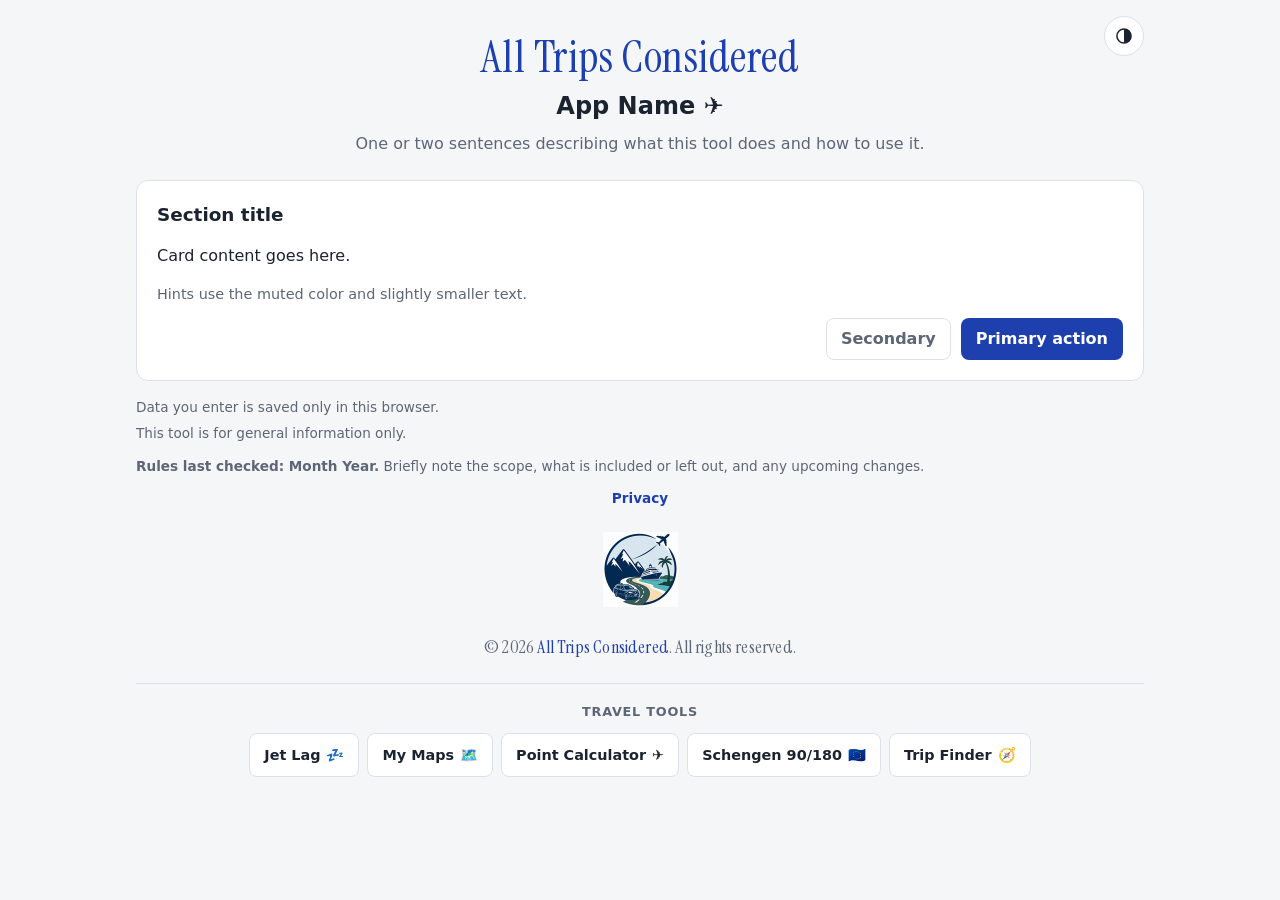
==== docs/index.html @ 156fb5aa "Initial commit" ====
<!doctype html>
<!-- TEMPLATE: set data-app to a short unique id for this app (lowercase letters, numbers, hyphens).
     It names this app's saved settings in the browser. -->
<html lang="en" data-app="app-name">
<head>
<meta charset="utf-8">
<meta name="viewport" content="width=device-width,initial-scale=1,viewport-fit=cover">
<!-- Security policy for this page. Keep it the same in privacy.html and in the Cloudflare header rule (see README). -->
<meta http-equiv="Content-Security-Policy" content="default-src 'self'; script-src 'self'; style-src 'self'; font-src 'self'; img-src 'self' data:; connect-src 'self'; manifest-src 'self'; object-src 'none'; base-uri 'none'; form-action 'none'; require-trusted-types-for 'script'; trusted-types 'none'; upgrade-insecure-requests">
<meta name="referrer" content="strict-origin-when-cross-origin">
<!-- TEMPLATE: replace "App Name" in the title, h1, icon alt text, install banner and manifest. -->
<title>App Name</title>
<meta name="description" content="One sentence describing what this tool does.">
<meta name="theme-color" content="#1f4fd6">
<link rel="icon" href="favicon.ico" sizes="16x16 32x32 48x48">
<link rel="icon" type="image/png" sizes="32x32" href="assets/img/favicon-32.png">
<link rel="icon" type="image/png" sizes="192x192" href="assets/img/icon-192.png">
<link rel="apple-touch-icon" href="assets/img/apple-touch-icon.png">
<link rel="manifest" href="manifest.webmanifest">
<link rel="preload" href="assets/fonts/instrument-serif-v5-latin.woff2" as="font" type="font/woff2" crossorigin>
<link rel="stylesheet" href="assets/css/app.css">
<script src="assets/js/calendar-data.js"></script>
<script src="assets/js/theme-boot.js"></script>
<script src="assets/js/app.js" defer></script>
</head>
<body>
  <main class="container">
    <div class="top-controls">
      <div class="appearance-wrap">
        <button type="button" id="appearance-button" class="theme-toggle" aria-expanded="false" aria-controls="appearance-panel" aria-label="Appearance" title="Appearance">
          <svg viewBox="0 0 24 24" width="20" height="20" aria-hidden="true"><circle cx="12" cy="12" r="8.5" fill="none" stroke-width="1.8"/><path d="M12 3.5a8.5 8.5 0 0 1 0 17z" stroke="none"/></svg>
        </button>
        <div id="appearance-panel" class="appearance-panel" role="dialog" aria-labelledby="appearance-title" hidden>
          <h2 id="appearance-title" class="appearance-title">Appearance</h2>
          <fieldset class="appearance-group">
            <legend>Mode</legend>
            <div class="segmented">
              <label><input type="radio" name="mode" value="auto"><span>Auto</span></label>
              <label><input type="radio" name="mode" value="light"><span>Light</span></label>
              <label><input type="radio" name="mode" value="dark"><span>Dark</span></label>
            </div>
            <p id="mode-hint" class="mode-hint"></p>
          </fieldset>
          <fieldset class="appearance-group">
            <legend>Color</legend>
            <div id="scheme-list" class="scheme-list"></div>
          </fieldset>
        </div>
      </div>
    </div>

    <header class="page-header">
      <p class="brand"><a href="https://alltripsconsidered.com" target="_blank" rel="noopener noreferrer">All Trips Considered</a></p>
      <!-- TEMPLATE: tool name followed by one emoji, e.g. "Schengen 90/180 Calculator 🇪🇺" -->
      <h1 id="page-title" tabindex="-1">App Name ✈️</h1>
      <p class="lede">One or two sentences describing what this tool does and how to use it.</p>
    </header>

    <section class="card">
      <div class="card-header">
        <h2>Section title</h2>
      </div>
      <p>Card content goes here.</p>
      <p class="hint">Hints use the muted color and slightly smaller text.</p>
      <div class="card-footer">
        <button type="button" class="btn btn-ghost">Secondary</button>
        <button type="button" class="btn btn-primary">Primary action</button>
      </div>
    </section>

    <footer class="disclaimer">
      <p>Data you enter is saved only in this browser.</p>
      <p>This tool is for general information only.</p>
      <!-- TEMPLATE: when the tool relies on rules or data that change, say when they were last checked. Delete if not needed. -->
      <p class="rules-note"><strong>Rules last checked: Month Year.</strong> Briefly note the scope, what is included or left out, and any upcoming changes.</p>
      <p class="footer-links"><a href="privacy.html">Privacy</a></p>
      <!-- TEMPLATE: replace the images in assets/img with this app's icon. -->
      <img src="assets/img/icon-150.png" alt="App Name icon" width="75" height="75" class="footer-icon">
      <p class="copyright">© <span id="copyright-year">2026</span> <a href="https://alltripsconsidered.com">All Trips Considered</a>. All rights reserved.</p>
      <!-- TEMPLATE: mark this app's own link with aria-current="page" and change its arrow text to "You are here".
           Add a new tool here and in every other app, keeping alphabetical order. -->
      <nav class="quick-links" aria-labelledby="quick-links-title">
        <h2 id="quick-links-title">Travel Tools</h2>
        <ul>
          <li><a href="https://jetlag.alltripsconsidered.com"><span class="ql-icon" aria-hidden="true">💤</span><span class="ql-name">Jet Lag</span><span class="ql-arrow" aria-hidden="true">›</span></a></li>
          <li><a href="https://mymaps.alltripsconsidered.com"><span class="ql-icon" aria-hidden="true">🗺️</span><span class="ql-name">My Maps</span><span class="ql-arrow" aria-hidden="true">›</span></a></li>
          <li><a href="https://points.alltripsconsidered.com"><span class="ql-icon" aria-hidden="true">✈️</span><span class="ql-name">Point Calculator</span><span class="ql-arrow" aria-hidden="true">›</span></a></li>
          <li><a href="https://90days.alltripsconsidered.com"><span class="ql-icon" aria-hidden="true">🇪🇺</span><span class="ql-name">Schengen 90/180</span><span class="ql-arrow" aria-hidden="true">›</span></a></li>
          <li><a href="https://tripfinder.alltripsconsidered.com"><span class="ql-icon" aria-hidden="true">🧭</span><span class="ql-name">Trip Finder</span><span class="ql-arrow" aria-hidden="true">›</span></a></li>
        </ul>
      </nav>
    </footer>
  </main>

  <button type="button" id="back-to-top" class="back-to-top" aria-label="Back to top" title="Back to top" hidden>
    <svg viewBox="0 0 24 24" width="22" height="22" aria-hidden="true"><path d="M12 19V5M5.5 11.5 12 5l6.5 6.5" fill="none" stroke="currentColor" stroke-width="2.2" stroke-linecap="round" stroke-linejoin="round"/></svg>
  </button>

  <div id="install-banner" class="install-banner" role="region" aria-label="Add to Home Screen" hidden>
    <img src="assets/img/icon-192.png" alt="" class="install-icon" width="48" height="48">
    <div class="install-text">
      <strong>Add App Name to your Home Screen</strong>
      <span id="install-instructions">Tap <span class="share-glyph" aria-label="Share"></span> Share, then "Add to Home Screen".</span>
    </div>
    <div class="install-actions">
      <button type="button" id="install-dismiss" class="btn btn-ghost">Not now</button>
      <button type="button" id="install-accept" class="btn btn-primary" hidden>Install</button>
    </div>
  </div>
</body>
</html>
---- docs/assets/css/app.css ----
/* All Trips Considered: shared page styles. */
/* Instrument Serif, self-hosted (SIL Open Font License: assets/fonts/OFL.txt). Same subsets Google Fonts serves. */
@font-face {
  font-family: "Instrument Serif";
  font-style: normal;
  font-weight: 400;
  font-display: swap;
  src: url("../fonts/instrument-serif-v5-latin-ext.woff2") format("woff2");
  unicode-range: U+0100-02BA, U+02BD-02C5, U+02C7-02CC, U+02CE-02D7, U+02DD-02FF, U+0304, U+0308, U+0329, U+1D00-1DBF, U+1E00-1E9F, U+1EF2-1EFF, U+2020, U+20A0-20AB, U+20AD-20C4, U+2113, U+2C60-2C7F, U+A720-A7FF;
}
@font-face {
  font-family: "Instrument Serif";
  font-style: normal;
  font-weight: 400;
  font-display: swap;
  src: url("../fonts/instrument-serif-v5-latin.woff2") format("woff2");
  unicode-range: U+0000-00FF, U+0131, U+0152-0153, U+02BB-02BC, U+02C6, U+02DA, U+02DC, U+0304, U+0308, U+0329, U+2000-206F, U+20AC, U+2122, U+2191, U+2193, U+2212, U+2215, U+FEFF, U+FFFD;
}
:root {
  --bg: #f5f6f8;
  --surface: #ffffff;
  --text: #1c2330;
  --muted: #5d6676;
  --border: #dde1e7;
  --primary: var(--scheme-primary, #1f4fd6);
  --primary-text: #ffffff;
  --brand-link: var(--scheme-link, #1F5FD1);
  --radius: 12px;
  color-scheme: light;
}
@media (prefers-color-scheme: dark) {
  :root:not([data-theme="light"]) {
    --bg: #12151b;
    --surface: #1b2029;
    --text: #e8ebf0;
    --muted: #9aa3b2;
    --border: #2c3340;
    --primary: var(--scheme-primary-dark, #5b84f5);
    --brand-link: var(--scheme-link-dark, #7A9CEB);
    color-scheme: dark;
  }
}
:root[data-theme="dark"] {
  --bg: #12151b;
  --surface: #1b2029;
  --text: #e8ebf0;
  --muted: #9aa3b2;
  --border: #2c3340;
  --primary: var(--scheme-primary-dark, #5b84f5);
  --brand-link: var(--scheme-link-dark, #7A9CEB);
  color-scheme: dark;
}

* { box-sizing: border-box; }
[hidden] { display: none !important; }

body {
  margin: 0;
  background: var(--bg);
  color: var(--text);
  font-family: system-ui, -apple-system, "Segoe UI", Roboto, sans-serif;
  font-size: 16px;
  line-height: 1.5;
}

.container {
  position: relative;
  max-width: 1040px;
  margin: 0 auto;
  padding-block: 32px 96px;
  padding-left: max(16px, env(safe-area-inset-left, 0px));
  padding-right: max(16px, env(safe-area-inset-right, 0px));
}

/* Brand line: "All Trips Considered" in Instrument Serif, brand blue */
.brand {
  font-family: "Instrument Serif", Georgia, "Times New Roman", serif;
  font-weight: 400;
  font-size: 2.8125rem;
  line-height: 1.1;
  letter-spacing: 0.01em;
  margin: 0 0 6px;
}
.brand, .page-header h1 { text-align: center; text-wrap: balance; }
.brand a, .copyright a {
  color: var(--brand-link);
  text-decoration: none;
  border-radius: 4px;
}
.brand a:focus-visible, .copyright a:focus-visible { outline: 2px solid var(--primary); outline-offset: 2px; }
h1 { font-size: 1.5rem; margin: 0 0 8px; }
h2 { font-size: 1.15rem; margin: 0; }
.lede { color: var(--muted); margin: 0 0 24px; text-align: center; text-wrap: balance; }
#page-title:focus { outline: none; }

/* Appearance button, upper right */
.top-controls {
  position: absolute;
  top: 16px;
  right: max(16px, env(safe-area-inset-right, 0px));
  z-index: 30;
  display: flex;
  gap: 8px;
}
.theme-toggle {
  width: 40px; height: 40px;
  display: grid; place-items: center;
  padding: 0;
  border: 1px solid var(--border);
  border-radius: 999px;
  background: var(--surface);
  color: var(--text);
  cursor: pointer;
  transition: background .2s, border-color .2s;
}
.theme-toggle:hover { border-color: var(--muted); }
.theme-toggle:focus-visible { outline: 2px solid var(--primary); outline-offset: 2px; }
.theme-toggle svg { fill: currentColor; stroke: currentColor; }

/* Appearance panel: mode and color scheme */
.appearance-wrap { position: relative; }
.appearance-panel {
  position: absolute;
  top: calc(100% + 8px);
  right: 0;
  z-index: 40;
  width: 300px;
  max-width: calc(100vw - 32px);
  padding: 16px;
  background: var(--surface);
  border: 1px solid var(--border);
  border-radius: 12px;
  box-shadow: 0 12px 32px rgba(0, 0, 0, .18);
  text-align: left;
}
.appearance-title { font-size: 1rem; margin: 0 0 12px; }
.appearance-group { border: 0; margin: 0; padding: 0; min-width: 0; }
.appearance-group + .appearance-group { margin-top: 16px; padding-top: 14px; box-shadow: inset 0 1px 0 var(--border); }
.appearance-group legend { float: left; width: 100%; padding: 0; margin-bottom: 8px; font-size: .8rem; font-weight: 700; letter-spacing: .06em; text-transform: uppercase; color: var(--muted); }
.appearance-group legend + * { clear: both; }
.segmented { display: grid; grid-template-columns: repeat(3, 1fr); gap: 4px; padding: 4px; background: var(--bg); border-radius: 10px; }
.segmented label { position: relative; }
.segmented input, .scheme-option input { position: absolute; opacity: 0; width: 1px; height: 1px; }
.segmented span { display: grid; place-items: center; min-height: 36px; border-radius: 7px; font-weight: 600; font-size: .9rem; color: var(--muted); cursor: pointer; }
.segmented input:checked + span { background: var(--surface); color: var(--text); box-shadow: 0 1px 3px rgba(0, 0, 0, .15); }
.segmented input:focus-visible + span { outline: 2px solid var(--primary); outline-offset: 1px; }
.mode-hint { margin: 8px 2px 0; font-size: .82rem; color: var(--muted); }
.scheme-list { max-height: min(300px, 45vh); overflow-y: auto; margin: 0 -6px; padding: 0 6px; }
.scheme-subhead { margin: 10px 8px 4px; font-size: .75rem; font-weight: 600; color: var(--muted); }
.scheme-subhead:first-child { margin-top: 0; }
.scheme-option { position: relative; display: flex; align-items: center; gap: 10px; min-height: 40px; padding: 6px 8px; border-radius: 8px; cursor: pointer; }
.scheme-option:hover { background: var(--bg); }
.scheme-option:has(input:focus-visible) { box-shadow: inset 0 0 0 2px var(--primary); }
.scheme-option:has(input:checked) { background: var(--bg); }
.scheme-flag { font-size: 1.15rem; line-height: 1; }
.scheme-name { flex: 1; font-size: .95rem; }
.scheme-option input:checked ~ .scheme-name { font-weight: 700; }
.scheme-now { display: block; font-size: .8rem; font-weight: 400; color: var(--muted); }
.scheme-check { width: 16px; color: var(--primary); font-weight: 700; visibility: hidden; }
.scheme-option input:checked ~ .scheme-check { visibility: visible; }
.scheme-swatch { display: flex; border-radius: 3px; overflow: hidden; box-shadow: 0 0 0 1px var(--border); }
.scheme-swatch i { width: 9px; height: 14px; }

/* Cards */
.card {
  background: var(--surface);
  border: 1px solid var(--border);
  border-radius: var(--radius);
  padding: 20px;
  margin-bottom: 16px;
}
.card-header { display: flex; align-items: center; justify-content: space-between; gap: 12px; margin-bottom: 14px; }
.card-footer { margin-top: 12px; display: flex; flex-wrap: wrap; justify-content: flex-end; gap: 10px; }
.hint { color: var(--muted); font-size: .9rem; margin: 8px 0 0; }

.btn {
  font: inherit; font-weight: 600;
  border-radius: 8px; padding: 8px 14px; min-height: 40px;
  cursor: pointer; border: 1px solid transparent;
}
.btn-primary { background: var(--primary); color: var(--primary-text); }
.btn-ghost { background: transparent; color: var(--muted); border-color: var(--border); }
.btn:focus-visible { outline: 2px solid var(--primary); outline-offset: 1px; }

/* Footer: disclaimer, 75px app icon, serif copyright */
.disclaimer { color: var(--muted); font-size: .85rem; }
.disclaimer p { margin: 0 0 6px; }
.rules-note { margin-top: 12px !important; }
.footer-links { margin-top: 12px !important; text-align: center; }
.footer-links a { color: var(--brand-link); font-weight: 600; text-decoration: none; }
.footer-links a:hover { text-decoration: underline; }
.footer-icon { display: block; width: 75px; height: 75px; margin: 24px auto 0; }
.copyright {
  margin-top: 1.5em !important;
  text-align: center;
  font-family: "Instrument Serif", Georgia, "Times New Roman", serif;
  font-weight: 400;
  font-size: 1.125rem;
  letter-spacing: 0.01em;
}

/* Travel Tools: links to other All Trips Considered tools.
   Wider screens: a row of buttons (name, then icon).
   Phones: a list, one tool per row (icon, name, arrow). */
.quick-links { margin-top: 22px; padding-top: 18px; border-top: 1px solid var(--border); text-align: center; }
.quick-links h2 { margin: 0 0 12px; font-size: .8rem; font-weight: 700; letter-spacing: .06em; text-transform: uppercase; color: var(--muted); }
.quick-links ul { list-style: none; margin: 0; padding: 0; display: flex; flex-wrap: wrap; justify-content: center; gap: 8px; }
.quick-links a {
  display: inline-flex; align-items: center; gap: 6px; height: 44px; padding: 0 14px;
  border: 1px solid var(--border); border-radius: 8px; background: var(--surface);
  color: var(--text); font-size: .9rem; font-weight: 600; text-decoration: none;
}
.quick-links .ql-icon { order: 2; }
.quick-links .ql-arrow { display: none; }
.quick-links a:hover { border-color: var(--brand-link); color: var(--brand-link); }
.quick-links a:focus-visible { outline: 2px solid var(--primary); outline-offset: 2px; }
.quick-links a[aria-current="page"] { border-color: var(--brand-link); color: var(--brand-link); }
@media (max-width: 600px) {
  .quick-links ul { display: block; max-width: 420px; margin: 0 auto; border: 1px solid var(--border); border-radius: 10px; background: var(--surface); overflow: hidden; text-align: left; }
  .quick-links li + li { border-top: 1px solid var(--border); }
  .quick-links a { display: flex; gap: 12px; height: 48px; border: 0; border-radius: 0; background: transparent; font-size: .95rem; }
  .quick-links .ql-icon { order: 0; width: 1.4em; text-align: center; }
  .quick-links .ql-arrow { display: inline; margin-left: auto; color: var(--muted); font-size: 1.1rem; }
  .quick-links a[aria-current="page"] .ql-arrow { font-size: .72rem; font-weight: 700; letter-spacing: .05em; text-transform: uppercase; }
  .quick-links a:hover { background: var(--bg); }
  .quick-links a:focus-visible { outline-offset: -2px; }
  .quick-links .ql-name, .quick-links .ql-arrow { white-space: nowrap; }
}
/* Very narrow phones: a check mark instead of "You are here" keeps one line per row. */
@media (max-width: 360px) {
  .quick-links a[aria-current="page"] .ql-arrow { font-size: 0; }
  .quick-links a[aria-current="page"] .ql-arrow::after { content: "\2713"; font-size: 1rem; letter-spacing: 0; }
}

/* Back to top, lower right */
.back-to-top {
  position: fixed;
  right: max(20px, calc(env(safe-area-inset-right, 0px) + 16px));
  bottom: max(20px, calc(env(safe-area-inset-bottom, 0px) + 16px));
  z-index: 15;
  width: 48px; height: 48px;
  display: grid; place-items: center;
  padding: 0; border: 0; border-radius: 999px;
  background: var(--primary); color: var(--primary-text);
  box-shadow: 0 6px 18px rgba(0, 0, 0, .18);
  cursor: pointer;
}
.back-to-top:hover { filter: brightness(1.08); }
.back-to-top:focus-visible { outline: 2px solid var(--primary); outline-offset: 3px; }
body.has-install-banner .back-to-top { bottom: calc(var(--install-banner-height, 150px) + 16px); }

/* Add to Home Screen banner */
.install-banner {
  position: fixed; left: 0; right: 0; bottom: 0; z-index: 20;
  display: flex; flex-wrap: wrap; align-items: center; gap: 12px;
  background: var(--surface);
  border-top: 1px solid var(--border);
  box-shadow: 0 -6px 20px rgba(0, 0, 0, .12);
  padding-top: 14px;
  padding-bottom: calc(14px + env(safe-area-inset-bottom, 0px));
  padding-left: max(16px, env(safe-area-inset-left, 0px));
  padding-right: max(16px, env(safe-area-inset-right, 0px));
}
.install-icon { width: 48px; height: 48px; border-radius: 11px; flex: none; }
.install-text { display: flex; flex-direction: column; flex: 1 1 220px; min-width: 0; font-size: .95rem; }
.install-text span { color: var(--muted); }
.install-actions { display: flex; gap: 8px; margin-left: auto; }
.share-glyph {
  display: inline-block; width: 14px; height: 17px; vertical-align: -2px;
  background: var(--primary);
  -webkit-mask: url("data:image/svg+xml,%3Csvg xmlns='http://www.w3.org/2000/svg' viewBox='0 0 14 17'%3E%3Cpath d='M7 0l3.5 3.5-1 1L7.7 2.7V11H6.3V2.7L4.5 4.5l-1-1z'/%3E%3Cpath d='M1 6h3.5v1.4H2.4v8.2h9.2V7.4H9.5V6H13v11H1z'/%3E%3C/svg%3E") center / contain no-repeat;
  mask: url("data:image/svg+xml,%3Csvg xmlns='http://www.w3.org/2000/svg' viewBox='0 0 14 17'%3E%3Cpath d='M7 0l3.5 3.5-1 1L7.7 2.7V11H6.3V2.7L4.5 4.5l-1-1z'/%3E%3Cpath d='M1 6h3.5v1.4H2.4v8.2h9.2V7.4H9.5V6H13v11H1z'/%3E%3C/svg%3E") center / contain no-repeat;
}
body.has-install-banner { padding-bottom: var(--install-banner-height, 140px); }

@media (max-width: 680px) {
  .container { padding-top: 68px; }
  .top-controls { top: 14px; }
  .brand { font-size: 2.375rem; }
}
@media (max-width: 600px) {
  .card { padding: 16px; }
  .disclaimer { font-size: .9rem; }
  .card-footer .btn { flex: 1; }
}
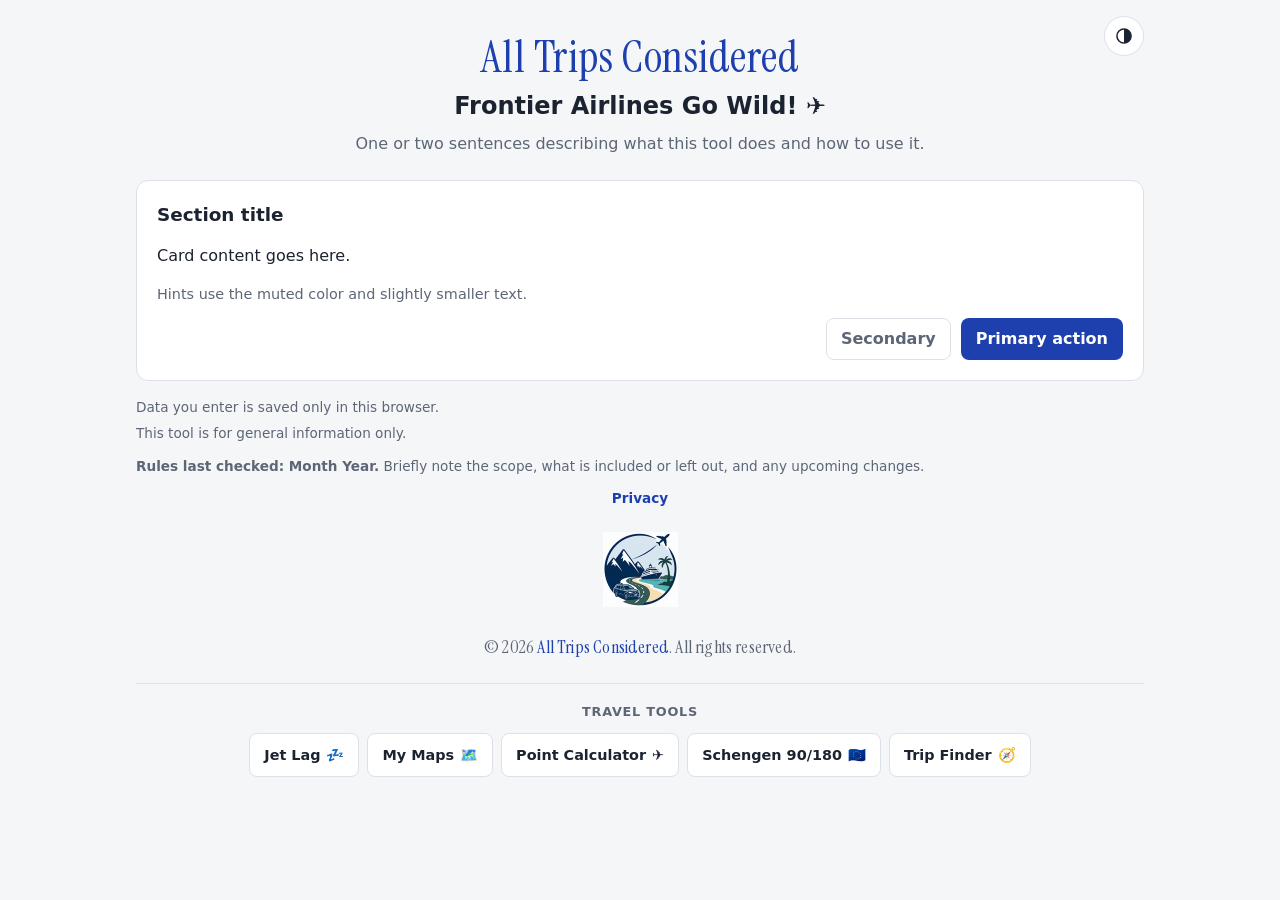
==== commit 846f5fb8: "Name the app Frontier Airlines Go Wild! Set the app name in the page titles, heading, icon alt text," ====
--- a/docs/index.html
+++ b/docs/index.html
@@ -1,15 +1,12 @@
 <!doctype html>
-<!-- TEMPLATE: set data-app to a short unique id for this app (lowercase letters, numbers, hyphens).
-     It names this app's saved settings in the browser. -->
-<html lang="en" data-app="app-name">
+<html lang="en" data-app="frontier-go-wild">
 <head>
 <meta charset="utf-8">
 <meta name="viewport" content="width=device-width,initial-scale=1,viewport-fit=cover">
 <!-- Security policy for this page. Keep it the same in privacy.html and in the Cloudflare header rule (see README). -->
 <meta http-equiv="Content-Security-Policy" content="default-src 'self'; script-src 'self'; style-src 'self'; font-src 'self'; img-src 'self' data:; connect-src 'self'; manifest-src 'self'; object-src 'none'; base-uri 'none'; form-action 'none'; require-trusted-types-for 'script'; trusted-types 'none'; upgrade-insecure-requests">
 <meta name="referrer" content="strict-origin-when-cross-origin">
-<!-- TEMPLATE: replace "App Name" in the title, h1, icon alt text, install banner and manifest. -->
-<title>App Name</title>
+<title>Frontier Airlines Go Wild!</title>
 <meta name="description" content="One sentence describing what this tool does.">
 <meta name="theme-color" content="#1f4fd6">
 <link rel="icon" href="favicon.ico" sizes="16x16 32x32 48x48">
@@ -52,7 +49,7 @@
     <header class="page-header">
       <p class="brand"><a href="https://alltripsconsidered.com" target="_blank" rel="noopener noreferrer">All Trips Considered</a></p>
       <!-- TEMPLATE: tool name followed by one emoji, e.g. "Schengen 90/180 Calculator 🇪🇺" -->
-      <h1 id="page-title" tabindex="-1">App Name ✈️</h1>
+      <h1 id="page-title" tabindex="-1">Frontier Airlines Go Wild! ✈️</h1>
       <p class="lede">One or two sentences describing what this tool does and how to use it.</p>
     </header>
 
@@ -75,7 +72,7 @@
       <p class="rules-note"><strong>Rules last checked: Month Year.</strong> Briefly note the scope, what is included or left out, and any upcoming changes.</p>
       <p class="footer-links"><a href="privacy.html">Privacy</a></p>
       <!-- TEMPLATE: replace the images in assets/img with this app's icon. -->
-      <img src="assets/img/icon-150.png" alt="App Name icon" width="75" height="75" class="footer-icon">
+      <img src="assets/img/icon-150.png" alt="Frontier Airlines Go Wild! icon" width="75" height="75" class="footer-icon">
       <p class="copyright">© <span id="copyright-year">2026</span> <a href="https://alltripsconsidered.com">All Trips Considered</a>. All rights reserved.</p>
       <!-- TEMPLATE: mark this app's own link with aria-current="page" and change its arrow text to "You are here".
            Add a new tool here and in every other app, keeping alphabetical order. -->
@@ -99,7 +96,7 @@
   <div id="install-banner" class="install-banner" role="region" aria-label="Add to Home Screen" hidden>
     <img src="assets/img/icon-192.png" alt="" class="install-icon" width="48" height="48">
     <div class="install-text">
-      <strong>Add App Name to your Home Screen</strong>
+      <strong>Add Frontier Airlines Go Wild! to your Home Screen</strong>
       <span id="install-instructions">Tap <span class="share-glyph" aria-label="Share"></span> Share, then "Add to Home Screen".</span>
     </div>
     <div class="install-actions">
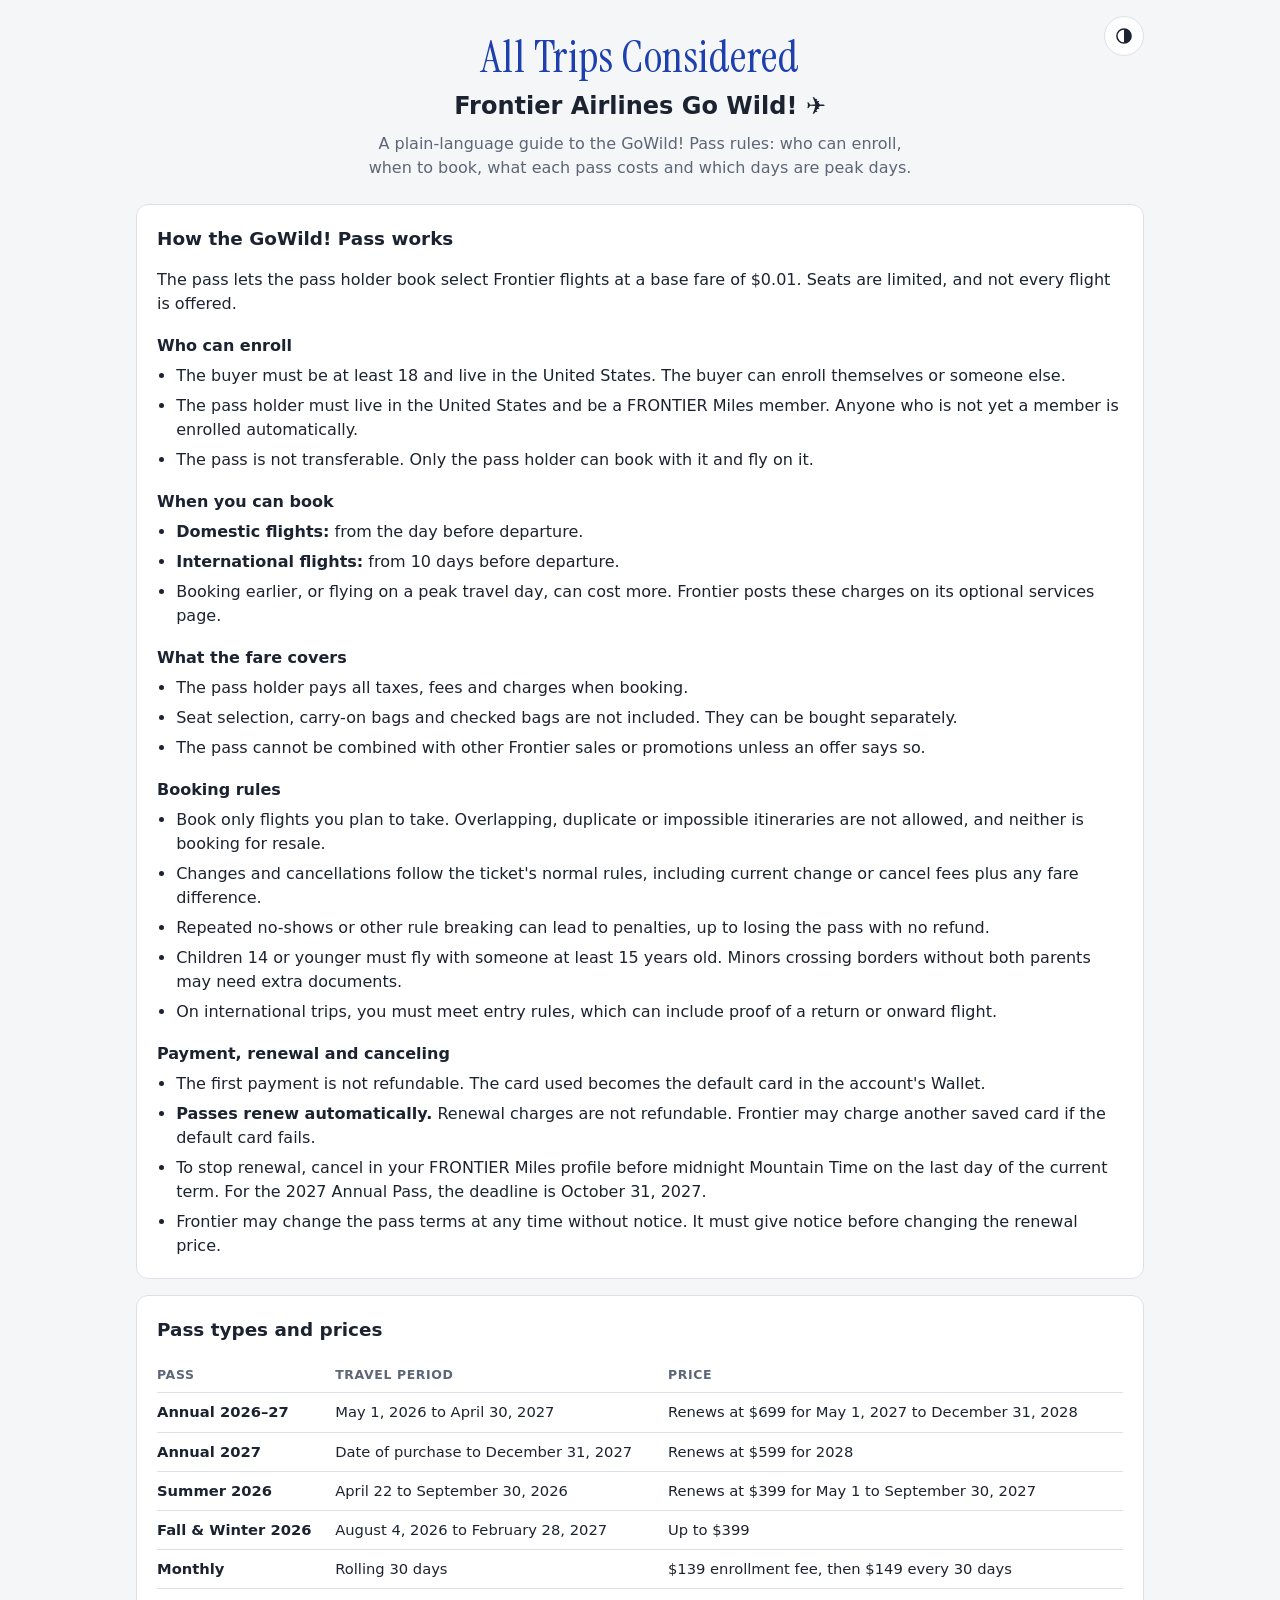
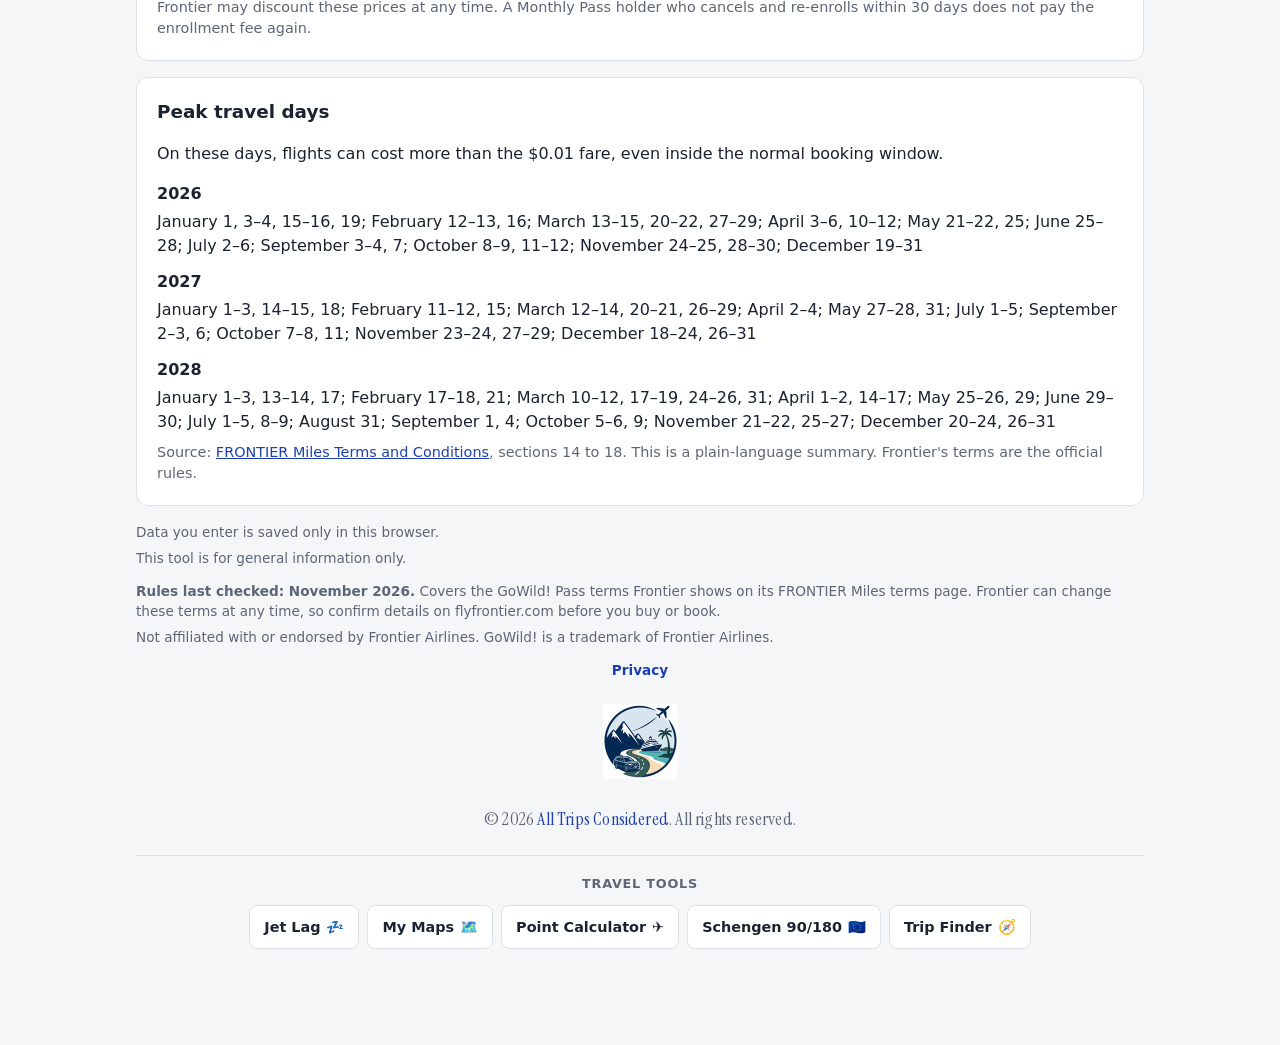
==== commit 86729cdd: "Add the GoWild! Pass guide from Frontier's terms Summarize sections 14 to 18 of the FRONTIER Miles t" ====
--- a/docs/index.html
+++ b/docs/index.html
@@ -7,7 +7,7 @@
 <meta http-equiv="Content-Security-Policy" content="default-src 'self'; script-src 'self'; style-src 'self'; font-src 'self'; img-src 'self' data:; connect-src 'self'; manifest-src 'self'; object-src 'none'; base-uri 'none'; form-action 'none'; require-trusted-types-for 'script'; trusted-types 'none'; upgrade-insecure-requests">
 <meta name="referrer" content="strict-origin-when-cross-origin">
 <title>Frontier Airlines Go Wild!</title>
-<meta name="description" content="One sentence describing what this tool does.">
+<meta name="description" content="A plain-language guide to the Frontier GoWild! Pass: who can enroll, when to book, what it costs and which days are peak days.">
 <meta name="theme-color" content="#1f4fd6">
 <link rel="icon" href="favicon.ico" sizes="16x16 32x32 48x48">
 <link rel="icon" type="image/png" sizes="32x32" href="assets/img/favicon-32.png">
@@ -50,26 +50,91 @@
       <p class="brand"><a href="https://alltripsconsidered.com" target="_blank" rel="noopener noreferrer">All Trips Considered</a></p>
       <!-- TEMPLATE: tool name followed by one emoji, e.g. "Schengen 90/180 Calculator 🇪🇺" -->
       <h1 id="page-title" tabindex="-1">Frontier Airlines Go Wild! ✈️</h1>
-      <p class="lede">One or two sentences describing what this tool does and how to use it.</p>
+      <p class="lede">A plain-language guide to the GoWild! Pass rules: who can enroll, when to book, what each pass costs and which days are peak days.</p>
     </header>
 
-    <section class="card">
+    <section class="card" aria-labelledby="gw-basics">
       <div class="card-header">
-        <h2>Section title</h2>
+        <h2 id="gw-basics">How the GoWild! Pass works</h2>
       </div>
-      <p>Card content goes here.</p>
-      <p class="hint">Hints use the muted color and slightly smaller text.</p>
-      <div class="card-footer">
-        <button type="button" class="btn btn-ghost">Secondary</button>
-        <button type="button" class="btn btn-primary">Primary action</button>
+      <p>The pass lets the pass holder book select Frontier flights at a base fare of $0.01. Seats are limited, and not every flight is offered.</p>
+      <h3>Who can enroll</h3>
+      <ul class="rule-list">
+        <li>The buyer must be at least 18 and live in the United States. The buyer can enroll themselves or someone else.</li>
+        <li>The pass holder must live in the United States and be a FRONTIER Miles member. Anyone who is not yet a member is enrolled automatically.</li>
+        <li>The pass is not transferable. Only the pass holder can book with it and fly on it.</li>
+      </ul>
+      <h3>When you can book</h3>
+      <ul class="rule-list">
+        <li><strong>Domestic flights:</strong> from the day before departure.</li>
+        <li><strong>International flights:</strong> from 10 days before departure.</li>
+        <li>Booking earlier, or flying on a peak travel day, can cost more. Frontier posts these charges on its optional services page.</li>
+      </ul>
+      <h3>What the fare covers</h3>
+      <ul class="rule-list">
+        <li>The pass holder pays all taxes, fees and charges when booking.</li>
+        <li>Seat selection, carry-on bags and checked bags are not included. They can be bought separately.</li>
+        <li>The pass cannot be combined with other Frontier sales or promotions unless an offer says so.</li>
+      </ul>
+      <h3>Booking rules</h3>
+      <ul class="rule-list">
+        <li>Book only flights you plan to take. Overlapping, duplicate or impossible itineraries are not allowed, and neither is booking for resale.</li>
+        <li>Changes and cancellations follow the ticket's normal rules, including current change or cancel fees plus any fare difference.</li>
+        <li>Repeated no-shows or other rule breaking can lead to penalties, up to losing the pass with no refund.</li>
+        <li>Children 14 or younger must fly with someone at least 15 years old. Minors crossing borders without both parents may need extra documents.</li>
+        <li>On international trips, you must meet entry rules, which can include proof of a return or onward flight.</li>
+      </ul>
+      <h3>Payment, renewal and canceling</h3>
+      <ul class="rule-list">
+        <li>The first payment is not refundable. The card used becomes the default card in the account's Wallet.</li>
+        <li><strong>Passes renew automatically.</strong> Renewal charges are not refundable. Frontier may charge another saved card if the default card fails.</li>
+        <li>To stop renewal, cancel in your FRONTIER Miles profile before midnight Mountain Time on the last day of the current term. For the 2027 Annual Pass, the deadline is October 31, 2027.</li>
+        <li>Frontier may change the pass terms at any time without notice. It must give notice before changing the renewal price.</li>
+      </ul>
+    </section>
+
+    <section class="card" aria-labelledby="gw-passes">
+      <div class="card-header">
+        <h2 id="gw-passes">Pass types and prices</h2>
       </div>
+      <div class="table-wrap">
+        <table class="pass-table">
+          <thead>
+            <tr><th scope="col">Pass</th><th scope="col">Travel period</th><th scope="col">Price</th></tr>
+          </thead>
+          <tbody>
+            <tr><th scope="row">Annual 2026–27</th><td>May 1, 2026 to April 30, 2027</td><td>Renews at $699 for May 1, 2027 to December 31, 2028</td></tr>
+            <tr><th scope="row">Annual 2027</th><td>Date of purchase to December 31, 2027</td><td>Renews at $599 for 2028</td></tr>
+            <tr><th scope="row">Summer 2026</th><td>April 22 to September 30, 2026</td><td>Renews at $399 for May 1 to September 30, 2027</td></tr>
+            <tr><th scope="row">Fall &amp; Winter 2026</th><td>August 4, 2026 to February 28, 2027</td><td>Up to $399</td></tr>
+            <tr><th scope="row">Monthly</th><td>Rolling 30 days</td><td>$139 enrollment fee, then $149 every 30 days</td></tr>
+          </tbody>
+        </table>
+      </div>
+      <p class="hint">Frontier may discount these prices at any time. A Monthly Pass holder who cancels and re-enrolls within 30 days does not pay the enrollment fee again.</p>
+    </section>
+
+    <section class="card" aria-labelledby="gw-peak">
+      <div class="card-header">
+        <h2 id="gw-peak">Peak travel days</h2>
+      </div>
+      <p>On these days, flights can cost more than the $0.01 fare, even inside the normal booking window.</p>
+      <dl class="peak-list">
+        <dt>2026</dt>
+        <dd>January 1, 3–4, 15–16, 19; February 12–13, 16; March 13–15, 20–22, 27–29; April 3–6, 10–12; May 21–22, 25; June 25–28; July 2–6; September 3–4, 7; October 8–9, 11–12; November 24–25, 28–30; December 19–31</dd>
+        <dt>2027</dt>
+        <dd>January 1–3, 14–15, 18; February 11–12, 15; March 12–14, 20–21, 26–29; April 2–4; May 27–28, 31; July 1–5; September 2–3, 6; October 7–8, 11; November 23–24, 27–29; December 18–24, 26–31</dd>
+        <dt>2028</dt>
+        <dd>January 1–3, 13–14, 17; February 17–18, 21; March 10–12, 17–19, 24–26, 31; April 1–2, 14–17; May 25–26, 29; June 29–30; July 1–5, 8–9; August 31; September 1, 4; October 5–6, 9; November 21–22, 25–27; December 20–24, 26–31</dd>
+      </dl>
+      <p class="hint">Source: <a href="https://www.flyfrontier.com/frontiermiles/terms-and-conditions/#GoWild!_Pass" target="_blank" rel="noopener noreferrer">FRONTIER Miles Terms and Conditions</a>, sections 14 to 18. This is a plain-language summary. Frontier's terms are the official rules.</p>
     </section>
 
     <footer class="disclaimer">
       <p>Data you enter is saved only in this browser.</p>
       <p>This tool is for general information only.</p>
-      <!-- TEMPLATE: when the tool relies on rules or data that change, say when they were last checked. Delete if not needed. -->
-      <p class="rules-note"><strong>Rules last checked: Month Year.</strong> Briefly note the scope, what is included or left out, and any upcoming changes.</p>
+      <p class="rules-note"><strong>Rules last checked: November 2026.</strong> Covers the GoWild! Pass terms Frontier shows on its FRONTIER Miles terms page. Frontier can change these terms at any time, so confirm details on flyfrontier.com before you buy or book.</p>
+      <p>Not affiliated with or endorsed by Frontier Airlines. GoWild! is a trademark of Frontier Airlines.</p>
       <p class="footer-links"><a href="privacy.html">Privacy</a></p>
       <!-- TEMPLATE: replace the images in assets/img with this app's icon. -->
       <img src="assets/img/icon-150.png" alt="Frontier Airlines Go Wild! icon" width="75" height="75" class="footer-icon">
--- a/docs/assets/css/app.css
+++ b/docs/assets/css/app.css
@@ -283,3 +283,22 @@
   .disclaimer { font-size: .9rem; }
   .card-footer .btn { flex: 1; }
 }
+
+/* GoWild! Pass guide */
+.card h3 { font-size: 1rem; margin: 18px 0 6px; }
+.rule-list { margin: 0; padding-left: 1.2em; }
+.rule-list li + li { margin-top: 6px; }
+.card a { color: var(--brand-link); }
+.table-wrap { overflow-x: auto; margin: 0 -4px; padding: 0 4px; }
+.pass-table { width: 100%; border-collapse: collapse; font-size: .92rem; }
+.pass-table th, .pass-table td { text-align: left; vertical-align: top; padding: 8px 10px 8px 0; border-bottom: 1px solid var(--border); }
+.pass-table thead th { font-size: .78rem; font-weight: 700; letter-spacing: .05em; text-transform: uppercase; color: var(--muted); }
+.pass-table tbody th { white-space: nowrap; }
+.peak-list { margin: 12px 0 0; }
+.peak-list dt { font-weight: 700; margin-top: 12px; }
+.peak-list dd { margin: 4px 0 0; }
+@media (max-width: 600px) {
+  .pass-table thead { display: none; }
+  .pass-table tr { display: block; padding: 10px 0; border-bottom: 1px solid var(--border); }
+  .pass-table th, .pass-table td { display: block; padding: 2px 0; border: 0; }
+}
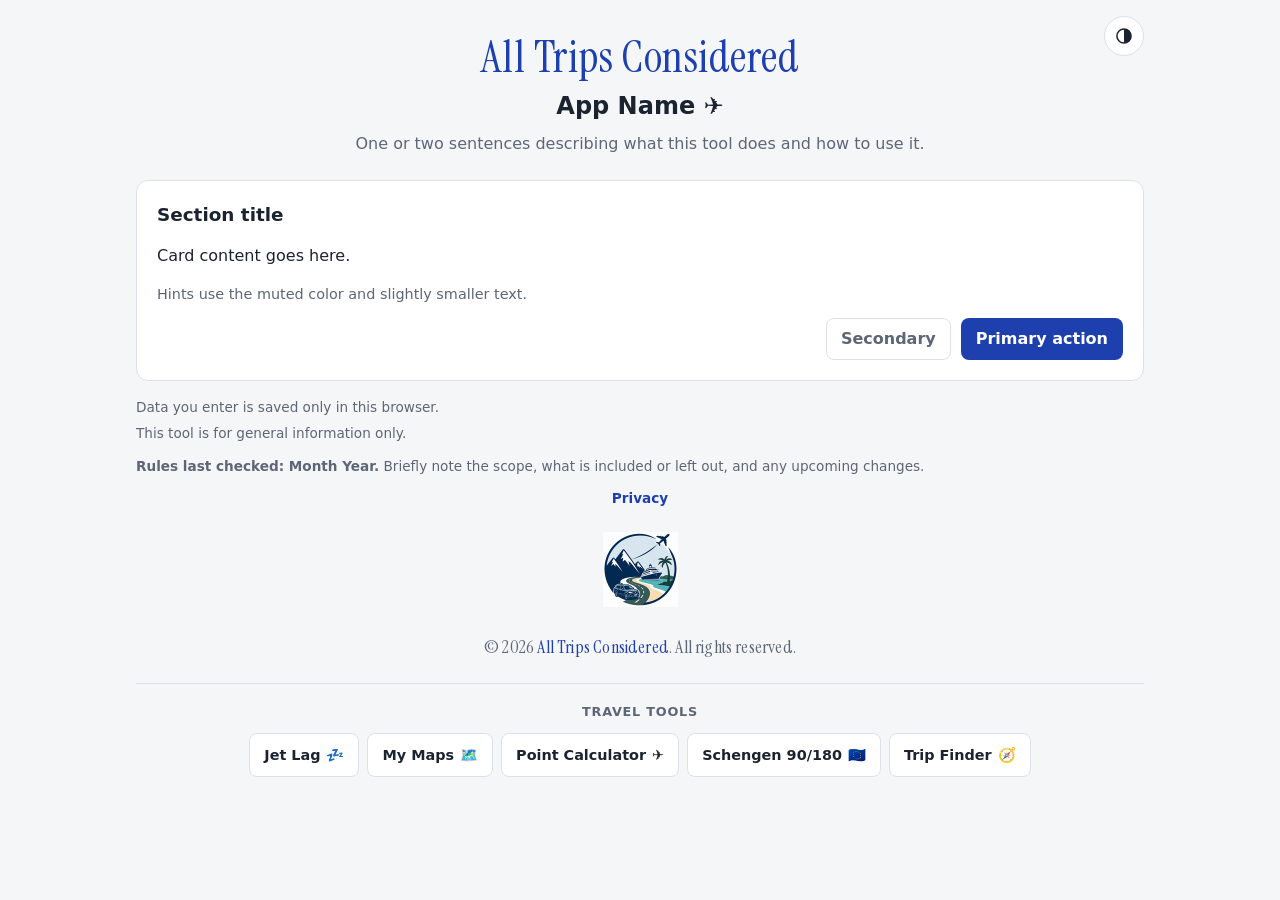
==== commit b0403ea6: "Apply the latest All Trips Considered template standards - Add the QC & Bug Hunter agent with a TL;D" ====
--- a/docs/index.html
+++ b/docs/index.html
@@ -1,13 +1,16 @@
 <!doctype html>
-<html lang="en" data-app="frontier-go-wild">
+<!-- TEMPLATE: set data-app to a short unique id for this app (lowercase letters, numbers, hyphens).
+     It names this app's saved settings in the browser. -->
+<html lang="en" data-app="app-name">
 <head>
 <meta charset="utf-8">
 <meta name="viewport" content="width=device-width,initial-scale=1,viewport-fit=cover">
 <!-- Security policy for this page. Keep it the same in privacy.html and in the Cloudflare header rule (see README). -->
 <meta http-equiv="Content-Security-Policy" content="default-src 'self'; script-src 'self'; style-src 'self'; font-src 'self'; img-src 'self' data:; connect-src 'self'; manifest-src 'self'; object-src 'none'; base-uri 'none'; form-action 'none'; require-trusted-types-for 'script'; trusted-types 'none'; upgrade-insecure-requests">
 <meta name="referrer" content="strict-origin-when-cross-origin">
-<title>Frontier Airlines Go Wild!</title>
-<meta name="description" content="A plain-language guide to the Frontier GoWild! Pass: who can enroll, when to book, what it costs and which days are peak days.">
+<!-- TEMPLATE: replace "App Name" in the title, h1, icon alt text, install banner and manifest. The title is "App Name | All Trips Considered"; the privacy page adds "Privacy | " in front. -->
+<title>App Name | All Trips Considered</title>
+<meta name="description" content="One sentence describing what this tool does.">
 <meta name="theme-color" content="#1f4fd6">
 <link rel="icon" href="favicon.ico" sizes="16x16 32x32 48x48">
 <link rel="icon" type="image/png" sizes="32x32" href="assets/img/favicon-32.png">
@@ -49,95 +52,30 @@
     <header class="page-header">
       <p class="brand"><a href="https://alltripsconsidered.com" target="_blank" rel="noopener noreferrer">All Trips Considered</a></p>
       <!-- TEMPLATE: tool name followed by one emoji, e.g. "Schengen 90/180 Calculator 🇪🇺" -->
-      <h1 id="page-title" tabindex="-1">Frontier Airlines Go Wild! ✈️</h1>
-      <p class="lede">A plain-language guide to the GoWild! Pass rules: who can enroll, when to book, what each pass costs and which days are peak days.</p>
+      <h1 id="page-title" tabindex="-1">App Name ✈️</h1>
+      <p class="lede">One or two sentences describing what this tool does and how to use it.</p>
     </header>
 
-    <section class="card" aria-labelledby="gw-basics">
+    <section class="card">
       <div class="card-header">
-        <h2 id="gw-basics">How the GoWild! Pass works</h2>
+        <h2>Section title</h2>
       </div>
-      <p>The pass lets the pass holder book select Frontier flights at a base fare of $0.01. Seats are limited, and not every flight is offered.</p>
-      <h3>Who can enroll</h3>
-      <ul class="rule-list">
-        <li>The buyer must be at least 18 and live in the United States. The buyer can enroll themselves or someone else.</li>
-        <li>The pass holder must live in the United States and be a FRONTIER Miles member. Anyone who is not yet a member is enrolled automatically.</li>
-        <li>The pass is not transferable. Only the pass holder can book with it and fly on it.</li>
-      </ul>
-      <h3>When you can book</h3>
-      <ul class="rule-list">
-        <li><strong>Domestic flights:</strong> from the day before departure.</li>
-        <li><strong>International flights:</strong> from 10 days before departure.</li>
-        <li>Booking earlier, or flying on a peak travel day, can cost more. Frontier posts these charges on its optional services page.</li>
-      </ul>
-      <h3>What the fare covers</h3>
-      <ul class="rule-list">
-        <li>The pass holder pays all taxes, fees and charges when booking.</li>
-        <li>Seat selection, carry-on bags and checked bags are not included. They can be bought separately.</li>
-        <li>The pass cannot be combined with other Frontier sales or promotions unless an offer says so.</li>
-      </ul>
-      <h3>Booking rules</h3>
-      <ul class="rule-list">
-        <li>Book only flights you plan to take. Overlapping, duplicate or impossible itineraries are not allowed, and neither is booking for resale.</li>
-        <li>Changes and cancellations follow the ticket's normal rules, including current change or cancel fees plus any fare difference.</li>
-        <li>Repeated no-shows or other rule breaking can lead to penalties, up to losing the pass with no refund.</li>
-        <li>Children 14 or younger must fly with someone at least 15 years old. Minors crossing borders without both parents may need extra documents.</li>
-        <li>On international trips, you must meet entry rules, which can include proof of a return or onward flight.</li>
-      </ul>
-      <h3>Payment, renewal and canceling</h3>
-      <ul class="rule-list">
-        <li>The first payment is not refundable. The card used becomes the default card in the account's Wallet.</li>
-        <li><strong>Passes renew automatically.</strong> Renewal charges are not refundable. Frontier may charge another saved card if the default card fails.</li>
-        <li>To stop renewal, cancel in your FRONTIER Miles profile before midnight Mountain Time on the last day of the current term. For the 2027 Annual Pass, the deadline is October 31, 2027.</li>
-        <li>Frontier may change the pass terms at any time without notice. It must give notice before changing the renewal price.</li>
-      </ul>
-    </section>
-
-    <section class="card" aria-labelledby="gw-passes">
-      <div class="card-header">
-        <h2 id="gw-passes">Pass types and prices</h2>
+      <p>Card content goes here.</p>
+      <p class="hint">Hints use the muted color and slightly smaller text.</p>
+      <div class="card-footer">
+        <button type="button" class="btn btn-ghost">Secondary</button>
+        <button type="button" class="btn btn-primary">Primary action</button>
       </div>
-      <div class="table-wrap">
-        <table class="pass-table">
-          <thead>
-            <tr><th scope="col">Pass</th><th scope="col">Travel period</th><th scope="col">Price</th></tr>
-          </thead>
-          <tbody>
-            <tr><th scope="row">Annual 2026–27</th><td>May 1, 2026 to April 30, 2027</td><td>Renews at $699 for May 1, 2027 to December 31, 2028</td></tr>
-            <tr><th scope="row">Annual 2027</th><td>Date of purchase to December 31, 2027</td><td>Renews at $599 for 2028</td></tr>
-            <tr><th scope="row">Summer 2026</th><td>April 22 to September 30, 2026</td><td>Renews at $399 for May 1 to September 30, 2027</td></tr>
-            <tr><th scope="row">Fall &amp; Winter 2026</th><td>August 4, 2026 to February 28, 2027</td><td>Up to $399</td></tr>
-            <tr><th scope="row">Monthly</th><td>Rolling 30 days</td><td>$139 enrollment fee, then $149 every 30 days</td></tr>
-          </tbody>
-        </table>
-      </div>
-      <p class="hint">Frontier may discount these prices at any time. A Monthly Pass holder who cancels and re-enrolls within 30 days does not pay the enrollment fee again.</p>
-    </section>
-
-    <section class="card" aria-labelledby="gw-peak">
-      <div class="card-header">
-        <h2 id="gw-peak">Peak travel days</h2>
-      </div>
-      <p>On these days, flights can cost more than the $0.01 fare, even inside the normal booking window.</p>
-      <dl class="peak-list">
-        <dt>2026</dt>
-        <dd>January 1, 3–4, 15–16, 19; February 12–13, 16; March 13–15, 20–22, 27–29; April 3–6, 10–12; May 21–22, 25; June 25–28; July 2–6; September 3–4, 7; October 8–9, 11–12; November 24–25, 28–30; December 19–31</dd>
-        <dt>2027</dt>
-        <dd>January 1–3, 14–15, 18; February 11–12, 15; March 12–14, 20–21, 26–29; April 2–4; May 27–28, 31; July 1–5; September 2–3, 6; October 7–8, 11; November 23–24, 27–29; December 18–24, 26–31</dd>
-        <dt>2028</dt>
-        <dd>January 1–3, 13–14, 17; February 17–18, 21; March 10–12, 17–19, 24–26, 31; April 1–2, 14–17; May 25–26, 29; June 29–30; July 1–5, 8–9; August 31; September 1, 4; October 5–6, 9; November 21–22, 25–27; December 20–24, 26–31</dd>
-      </dl>
-      <p class="hint">Source: <a href="https://www.flyfrontier.com/frontiermiles/terms-and-conditions/#GoWild!_Pass" target="_blank" rel="noopener noreferrer">FRONTIER Miles Terms and Conditions</a>, sections 14 to 18. This is a plain-language summary. Frontier's terms are the official rules.</p>
     </section>
 
     <footer class="disclaimer">
       <p>Data you enter is saved only in this browser.</p>
       <p>This tool is for general information only.</p>
-      <p class="rules-note"><strong>Rules last checked: November 2026.</strong> Covers the GoWild! Pass terms Frontier shows on its FRONTIER Miles terms page. Frontier can change these terms at any time, so confirm details on flyfrontier.com before you buy or book.</p>
-      <p>Not affiliated with or endorsed by Frontier Airlines. GoWild! is a trademark of Frontier Airlines.</p>
+      <!-- TEMPLATE: when the tool relies on rules or data that change, say when they were last checked. Delete if not needed. -->
+      <p class="rules-note"><strong>Rules last checked: Month Year.</strong> Briefly note the scope, what is included or left out, and any upcoming changes.</p>
       <p class="footer-links"><a href="privacy.html">Privacy</a></p>
       <!-- TEMPLATE: replace the images in assets/img with this app's icon. -->
-      <img src="assets/img/icon-150.png" alt="Frontier Airlines Go Wild! icon" width="75" height="75" class="footer-icon">
+      <img src="assets/img/icon-150.png" alt="App Name icon" width="75" height="75" class="footer-icon">
       <p class="copyright">© <span id="copyright-year">2026</span> <a href="https://alltripsconsidered.com">All Trips Considered</a>. All rights reserved.</p>
       <!-- TEMPLATE: mark this app's own link with aria-current="page" and change its arrow text to "You are here".
            Add a new tool here and in every other app, keeping alphabetical order. -->
@@ -161,7 +99,7 @@
   <div id="install-banner" class="install-banner" role="region" aria-label="Add to Home Screen" hidden>
     <img src="assets/img/icon-192.png" alt="" class="install-icon" width="48" height="48">
     <div class="install-text">
-      <strong>Add Frontier Airlines Go Wild! to your Home Screen</strong>
+      <strong>Add App Name to your Home Screen</strong>
       <span id="install-instructions">Tap <span class="share-glyph" aria-label="Share"></span> Share, then "Add to Home Screen".</span>
     </div>
     <div class="install-actions">
--- a/docs/assets/css/app.css
+++ b/docs/assets/css/app.css
@@ -35,7 +35,7 @@
     --text: #e8ebf0;
     --muted: #9aa3b2;
     --border: #2c3340;
-    --primary: var(--scheme-primary-dark, #5b84f5);
+    --primary: var(--scheme-primary-dark, #4a70de);
     --brand-link: var(--scheme-link-dark, #7A9CEB);
     color-scheme: dark;
   }
@@ -46,7 +46,7 @@
   --text: #e8ebf0;
   --muted: #9aa3b2;
   --border: #2c3340;
-  --primary: var(--scheme-primary-dark, #5b84f5);
+  --primary: var(--scheme-primary-dark, #4a70de);
   --brand-link: var(--scheme-link-dark, #7A9CEB);
   color-scheme: dark;
 }
@@ -131,7 +131,7 @@
   border: 1px solid var(--border);
   border-radius: 12px;
   box-shadow: 0 12px 32px rgba(0, 0, 0, .18);
-  text-align: left;
+  text-align: start;
 }
 .appearance-title { font-size: 1rem; margin: 0 0 12px; }
 .appearance-group { border: 0; margin: 0; padding: 0; min-width: 0; }
@@ -283,22 +283,3 @@
   .disclaimer { font-size: .9rem; }
   .card-footer .btn { flex: 1; }
 }
-
-/* GoWild! Pass guide */
-.card h3 { font-size: 1rem; margin: 18px 0 6px; }
-.rule-list { margin: 0; padding-left: 1.2em; }
-.rule-list li + li { margin-top: 6px; }
-.card a { color: var(--brand-link); }
-.table-wrap { overflow-x: auto; margin: 0 -4px; padding: 0 4px; }
-.pass-table { width: 100%; border-collapse: collapse; font-size: .92rem; }
-.pass-table th, .pass-table td { text-align: left; vertical-align: top; padding: 8px 10px 8px 0; border-bottom: 1px solid var(--border); }
-.pass-table thead th { font-size: .78rem; font-weight: 700; letter-spacing: .05em; text-transform: uppercase; color: var(--muted); }
-.pass-table tbody th { white-space: nowrap; }
-.peak-list { margin: 12px 0 0; }
-.peak-list dt { font-weight: 700; margin-top: 12px; }
-.peak-list dd { margin: 4px 0 0; }
-@media (max-width: 600px) {
-  .pass-table thead { display: none; }
-  .pass-table tr { display: block; padding: 10px 0; border-bottom: 1px solid var(--border); }
-  .pass-table th, .pass-table td { display: block; padding: 2px 0; border: 0; }
-}
